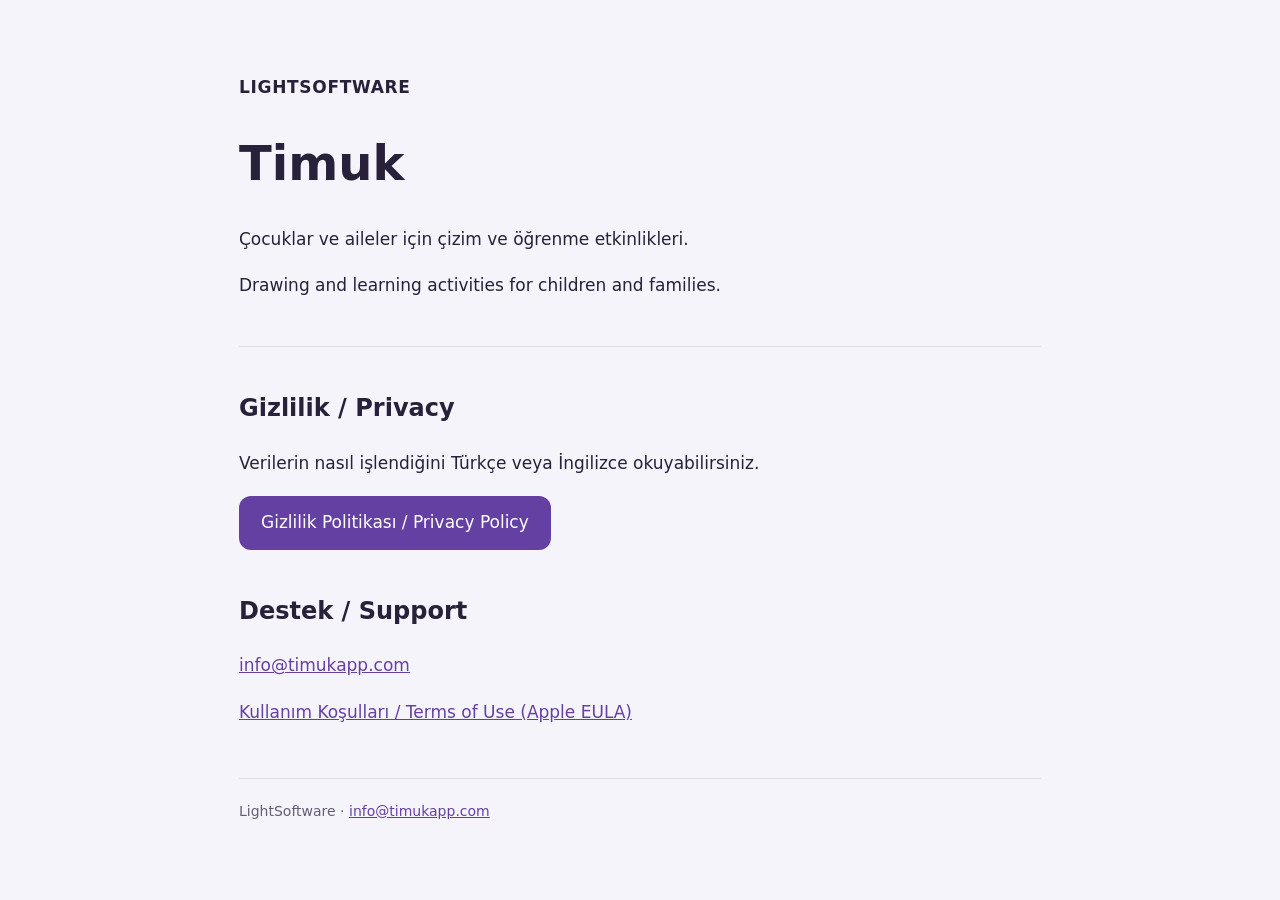
==== index.html @ cdafd4f1 "Add files via upload" ====
<!doctype html>
<html lang="tr"><head><meta charset="utf-8"><meta name="viewport" content="width=device-width,initial-scale=1"><title>Timuk | LightSoftware</title><link rel="stylesheet" href="style.css"></head><body><main><header><p class="brand">LIGHTSOFTWARE</p><h1>Timuk</h1><p>Çocuklar ve aileler için çizim ve öğrenme etkinlikleri.</p><p lang="en">Drawing and learning activities for children and families.</p></header><section><h2>Gizlilik / Privacy</h2><p>Verilerin nasıl işlendiğini Türkçe veya İngilizce okuyabilirsiniz.</p><a class="button" href="privacy/">Gizlilik Politikası / Privacy Policy</a></section><section><h2>Destek / Support</h2><p><a href="mailto:info@timukapp.com">info@timukapp.com</a></p><p><a href="https://www.apple.com/legal/internet-services/itunes/dev/stdeula/">Kullanım Koşulları / Terms of Use (Apple EULA)</a></p></section><footer>LightSoftware · <a href="mailto:info@timukapp.com">info@timukapp.com</a></footer></main></body></html>
---- style.css ----
*{box-sizing:border-box}body{margin:0;background:#f6f4fb;color:#272139;font:17px/1.75 system-ui,-apple-system,sans-serif}main{max-width:850px;margin:auto;padding:56px 24px}nav{display:flex;gap:24px;flex-wrap:wrap}a{color:#6540a3;overflow-wrap:anywhere}h1{font-size:clamp(32px,6vw,48px);line-height:1.2}h2{font-size:24px;margin-top:36px}header{padding-bottom:28px;border-bottom:1px solid #ddd}section{margin-top:40px}footer{margin-top:50px;border-top:1px solid #ddd;padding-top:20px;font-size:14px;color:#665c73}.brand{font-weight:800;letter-spacing:.04em}.button{display:inline-block;background:#6540a3;color:white;padding:12px 22px;border-radius:12px;text-decoration:none}
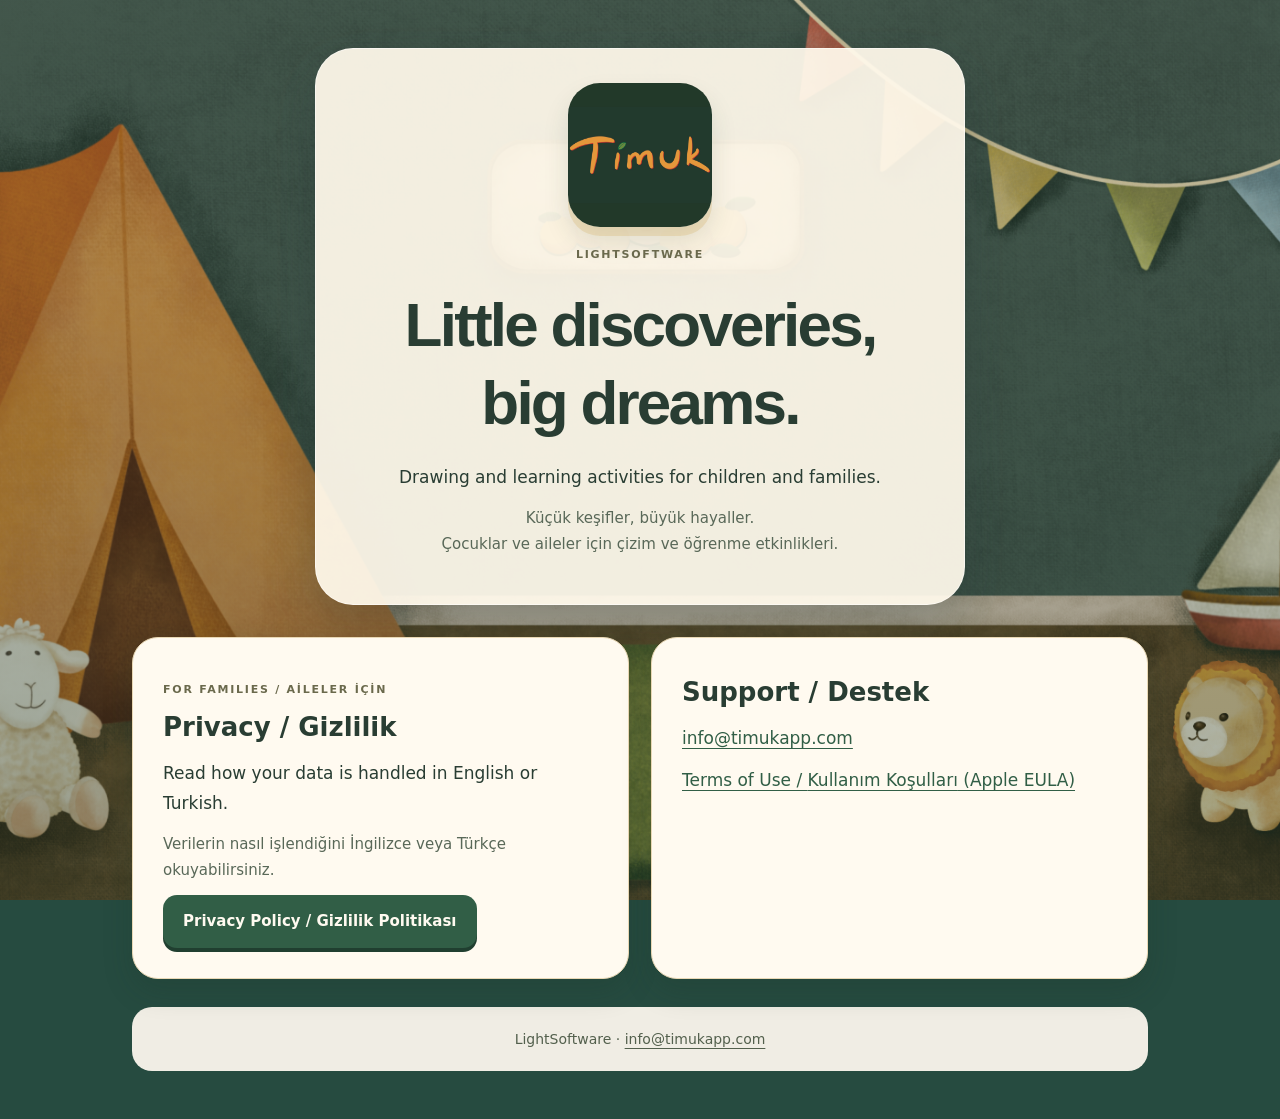
==== commit 4fdd8d01: "Update Timuk website branding." ====
--- a/index.html
+++ b/index.html
@@ -1,2 +1,2 @@
 <!doctype html>
-<html lang="tr"><head><meta charset="utf-8"><meta name="viewport" content="width=device-width,initial-scale=1"><title>Timuk | LightSoftware</title><link rel="stylesheet" href="style.css"></head><body><main><header><p class="brand">LIGHTSOFTWARE</p><h1>Timuk</h1><p>Çocuklar ve aileler için çizim ve öğrenme etkinlikleri.</p><p lang="en">Drawing and learning activities for children and families.</p></header><section><h2>Gizlilik / Privacy</h2><p>Verilerin nasıl işlendiğini Türkçe veya İngilizce okuyabilirsiniz.</p><a class="button" href="privacy/">Gizlilik Politikası / Privacy Policy</a></section><section><h2>Destek / Support</h2><p><a href="mailto:info@timukapp.com">info@timukapp.com</a></p><p><a href="https://www.apple.com/legal/internet-services/itunes/dev/stdeula/">Kullanım Koşulları / Terms of Use (Apple EULA)</a></p></section><footer>LightSoftware · <a href="mailto:info@timukapp.com">info@timukapp.com</a></footer></main></body></html>+<html lang="en"><head><meta charset="utf-8"><meta name="viewport" content="width=device-width,initial-scale=1"><link rel="icon" href="assets/timuk-logo.jpg"><title>Timuk | LightSoftware</title><link rel="stylesheet" href="style.css"></head><body class="home"><main><header class="hero"><img class="app-logo" src="assets/timuk-logo.jpg" alt="Timuk" width="160" height="160"><p class="brand">LIGHTSOFTWARE</p><h1>Little discoveries,<br>big dreams.</h1><p>Drawing and learning activities for children and families.</p><p class="secondary-language" lang="tr">Küçük keşifler, büyük hayaller.<br>Çocuklar ve aileler için çizim ve öğrenme etkinlikleri.</p></header><div class="cards"><section><p class="eyebrow">FOR FAMILIES / <span lang="tr">AİLELER İÇİN</span></p><h2>Privacy / <span lang="tr">Gizlilik</span></h2><p>Read how your data is handled in English or Turkish.</p><p lang="tr" class="secondary-language">Verilerin nasıl işlendiğini İngilizce veya Türkçe okuyabilirsiniz.</p><a class="button" href="privacy/">Privacy Policy / <span lang="tr">Gizlilik Politikası</span></a></section><section><h2>Support / <span lang="tr">Destek</span></h2><p><a href="mailto:info@timukapp.com">info@timukapp.com</a></p><p><a href="https://www.apple.com/legal/internet-services/itunes/dev/stdeula/">Terms of Use / <span lang="tr">Kullanım Koşulları</span> (Apple EULA)</a></p></section></div><footer>LightSoftware · <a href="mailto:info@timukapp.com">info@timukapp.com</a></footer></main></body></html>
--- a/style.css
+++ b/style.css
@@ -1 +1 @@
-*{box-sizing:border-box}body{margin:0;background:#f6f4fb;color:#272139;font:17px/1.75 system-ui,-apple-system,sans-serif}main{max-width:850px;margin:auto;padding:56px 24px}nav{display:flex;gap:24px;flex-wrap:wrap}a{color:#6540a3;overflow-wrap:anywhere}h1{font-size:clamp(32px,6vw,48px);line-height:1.2}h2{font-size:24px;margin-top:36px}header{padding-bottom:28px;border-bottom:1px solid #ddd}section{margin-top:40px}footer{margin-top:50px;border-top:1px solid #ddd;padding-top:20px;font-size:14px;color:#665c73}.brand{font-weight:800;letter-spacing:.04em}.button{display:inline-block;background:#6540a3;color:white;padding:12px 22px;border-radius:12px;text-decoration:none}+*{box-sizing:border-box}html{scroll-behavior:smooth}body{margin:0;background:#264b40;color:#293d33;font:17px/1.75 system-ui,-apple-system,BlinkMacSystemFont,sans-serif;background-image:linear-gradient(#203c3033,#203c3066),url('assets/playroom.png');background-position:top center;background-size:cover;background-attachment:fixed}main{max-width:1080px;margin:auto;padding:48px 32px}a{color:#315e46;text-underline-offset:4px;overflow-wrap:anywhere}a:focus-visible{outline:3px solid #df921f;outline-offset:5px}h1,h2,h3{line-height:1.25}h1{font-family:ui-rounded,'Trebuchet MS',sans-serif;font-size:clamp(36px,5vw,62px);letter-spacing:-.045em;margin:22px 0}h2{font-size:26px;margin:8px 0 16px}h3{font-size:21px;margin-top:32px}p{margin:12px 0}.hero{max-width:650px;margin:0 auto 32px;padding:34px 36px;text-align:center;border:1px solid #fff8;border-radius:38px;background:#fff9ebeF;box-shadow:0 18px 50px #172d3040}.app-logo{display:block;width:144px;height:144px;object-fit:cover;border-radius:32px;margin:0 auto 18px;box-shadow:0 9px 0 #d9b87755,0 14px 26px #25453322}.brand,.eyebrow{font-size:11px;font-weight:800;letter-spacing:.16em;color:#6a694c}.secondary-language{font-size:15px;color:#596858}.cards{display:grid;grid-template-columns:1fr 1fr;gap:22px}.cards section{background:#fffaf0;padding:30px;border:1px solid #e9d8b5;border-radius:26px;box-shadow:0 12px 30px #19302533}.button{display:inline-block;background:#315e46;color:#fffaf0;padding:13px 20px;border-radius:14px;text-decoration:none;font-size:15px;font-weight:700;box-shadow:0 4px 0 #203f30;transition:transform .15s}.button:hover{transform:translateY(-2px);background:#234b37}footer{margin:28px 0 0;padding:20px;text-align:center;border-radius:20px;background:#fffaf0ed;font-size:14px;color:#53604d}footer a{color:inherit}.policy main{max-width:900px;background:#fffaf5;margin:40px auto;border-radius:30px;padding:42px 50px;box-shadow:0 20px 70px #102f3955}.policy header{border-bottom:1px solid #d9d8c7;padding-bottom:28px}.policy h1{font-size:clamp(30px,5vw,44px)}.logo-link img{border-radius:22px;display:block}.policy nav{display:flex;gap:12px;flex-wrap:wrap}.policy nav a{background:#e9eddf;border-radius:24px;padding:7px 20px;text-decoration:none;font-weight:700}.policy section{margin-top:38px;scroll-margin-top:24px}.policy section+section{border-top:2px solid #ddd7c5;padding-top:36px}.policy footer{border-top:1px solid #ddd7c5;background:transparent}.policy p{overflow-wrap:anywhere}@media(max-width:650px){body{background-attachment:scroll;background-size:auto 100vh;background-repeat:no-repeat}main{padding:24px 16px}.hero{padding:26px 22px;border-radius:28px}.app-logo{width:116px;height:116px;border-radius:26px}.cards{grid-template-columns:1fr;gap:16px}.cards section{padding:24px}.policy main{margin:16px;border-radius:24px;padding:28px 22px}.policy h2{font-size:24px}}@media(prefers-reduced-motion:reduce){html{scroll-behavior:auto}.button{transition:none}}@media print{body{background:white}.policy main{box-shadow:none;margin:0;padding:0}.policy nav{display:none}}
